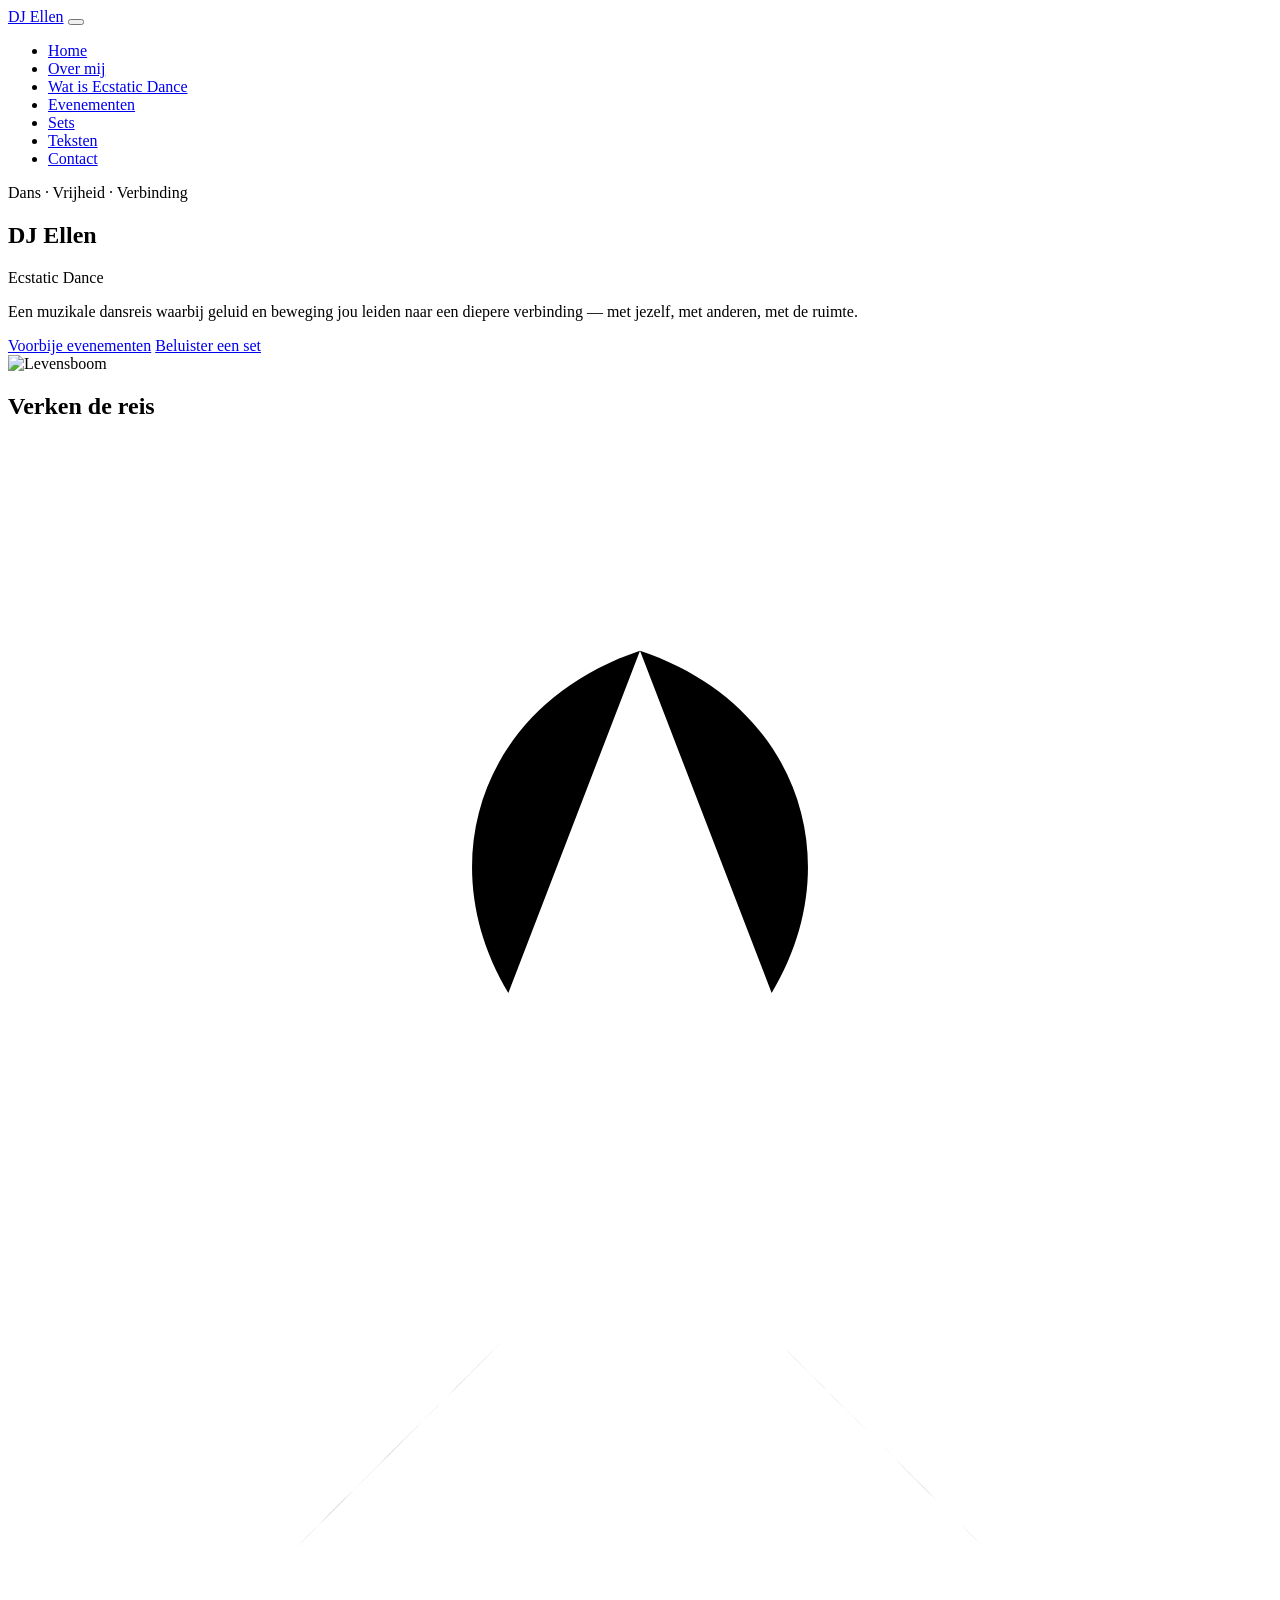
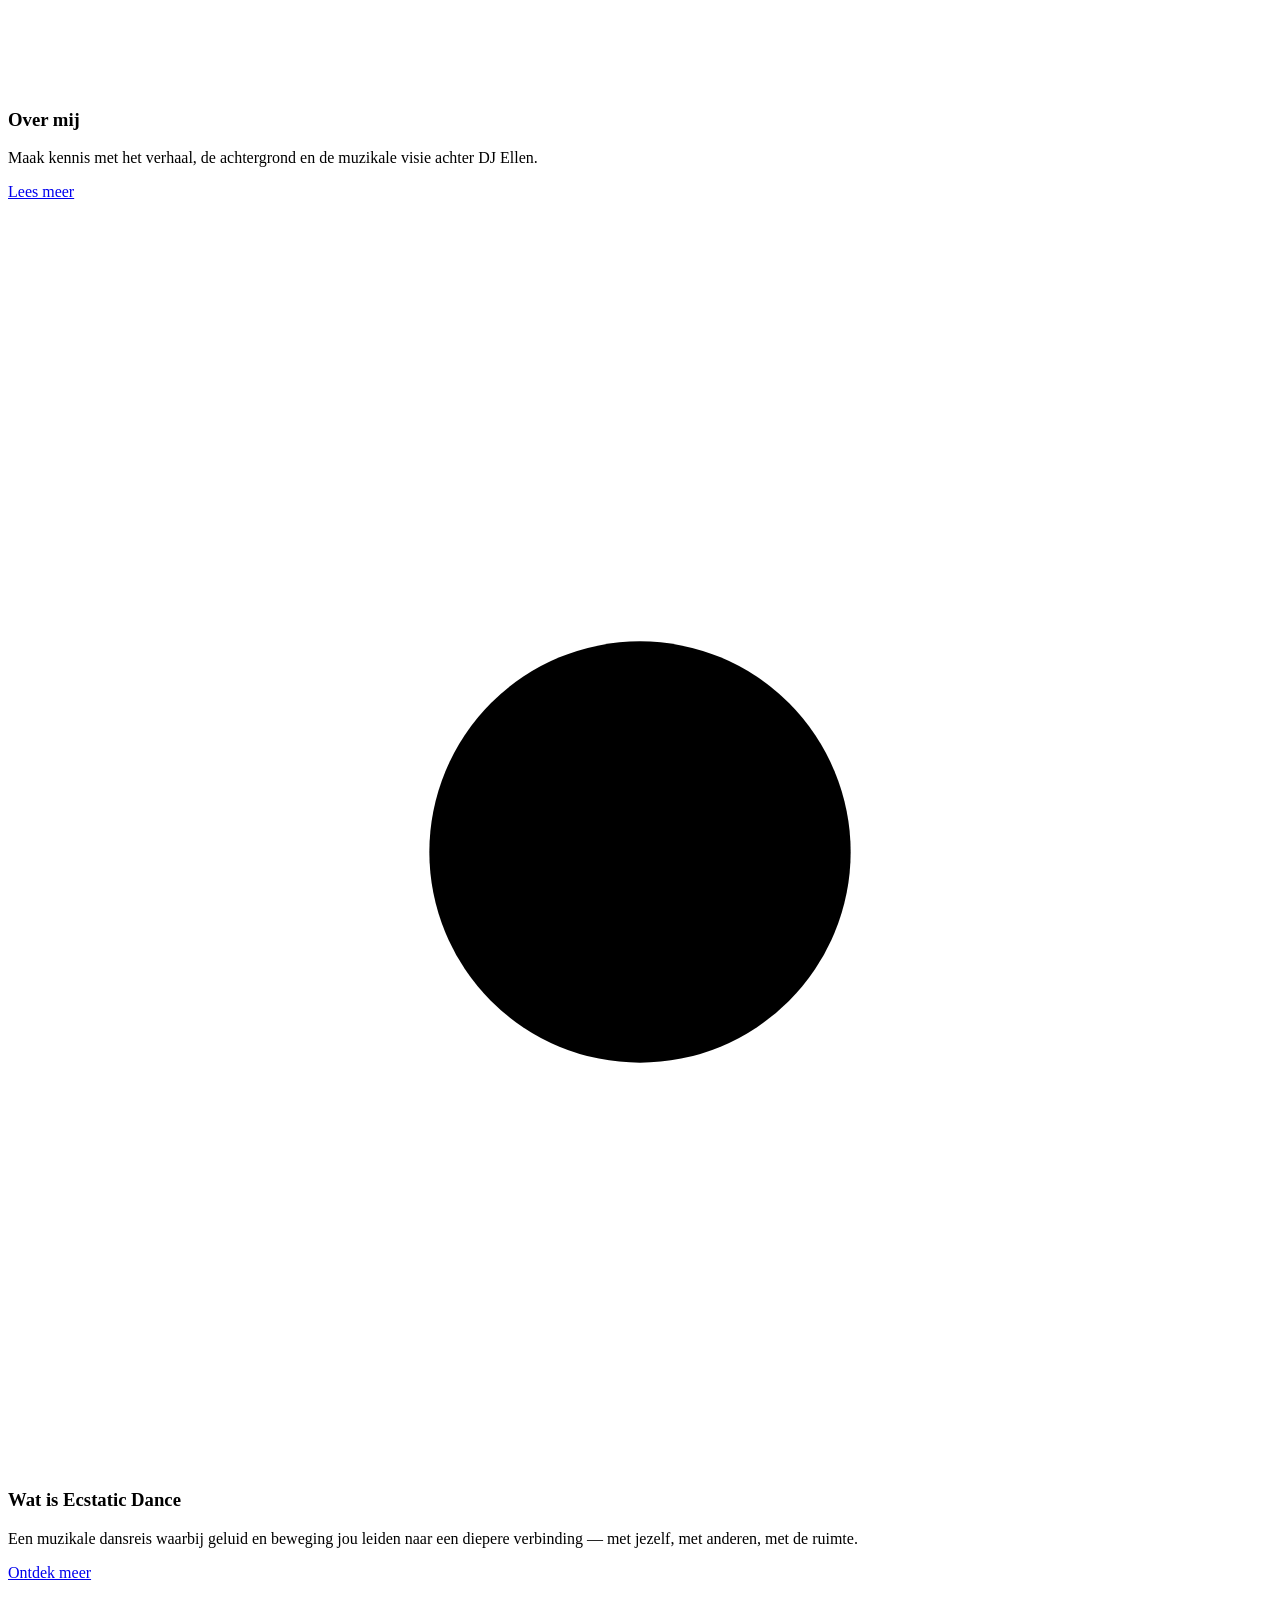
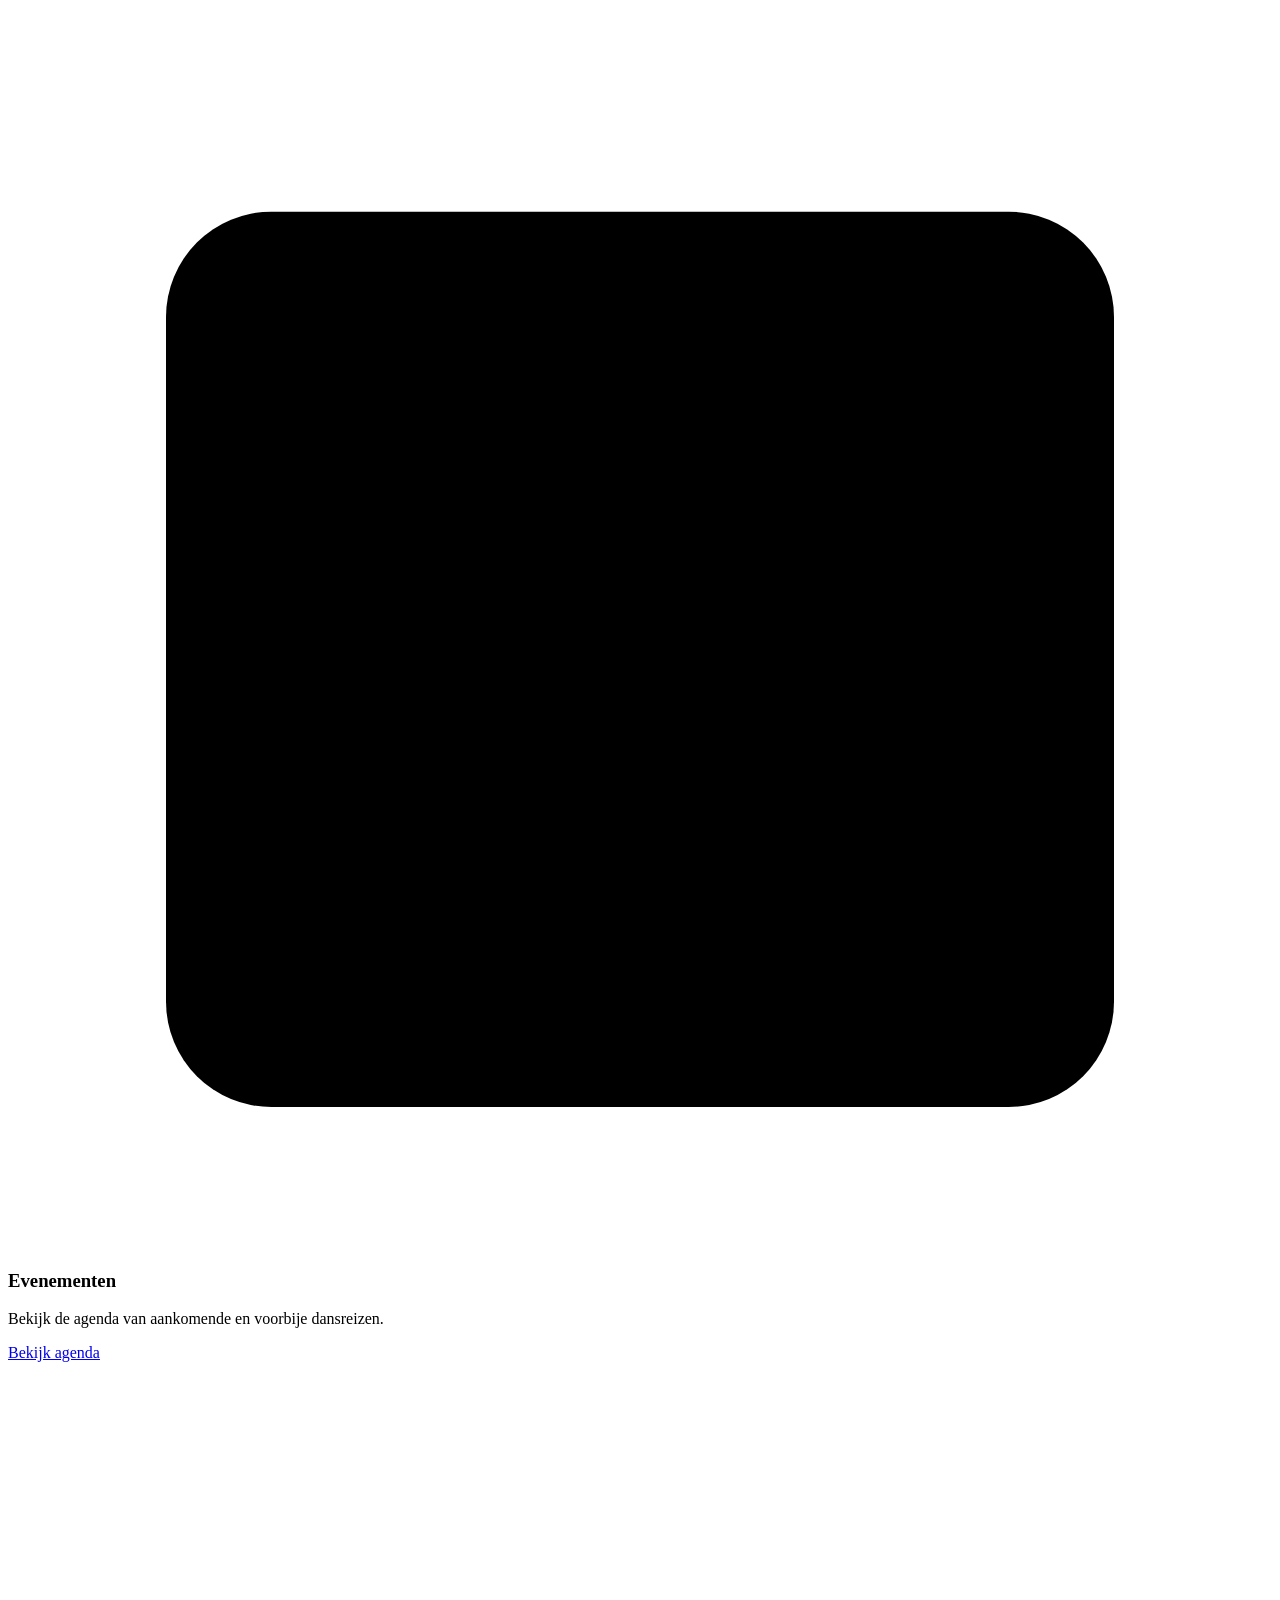
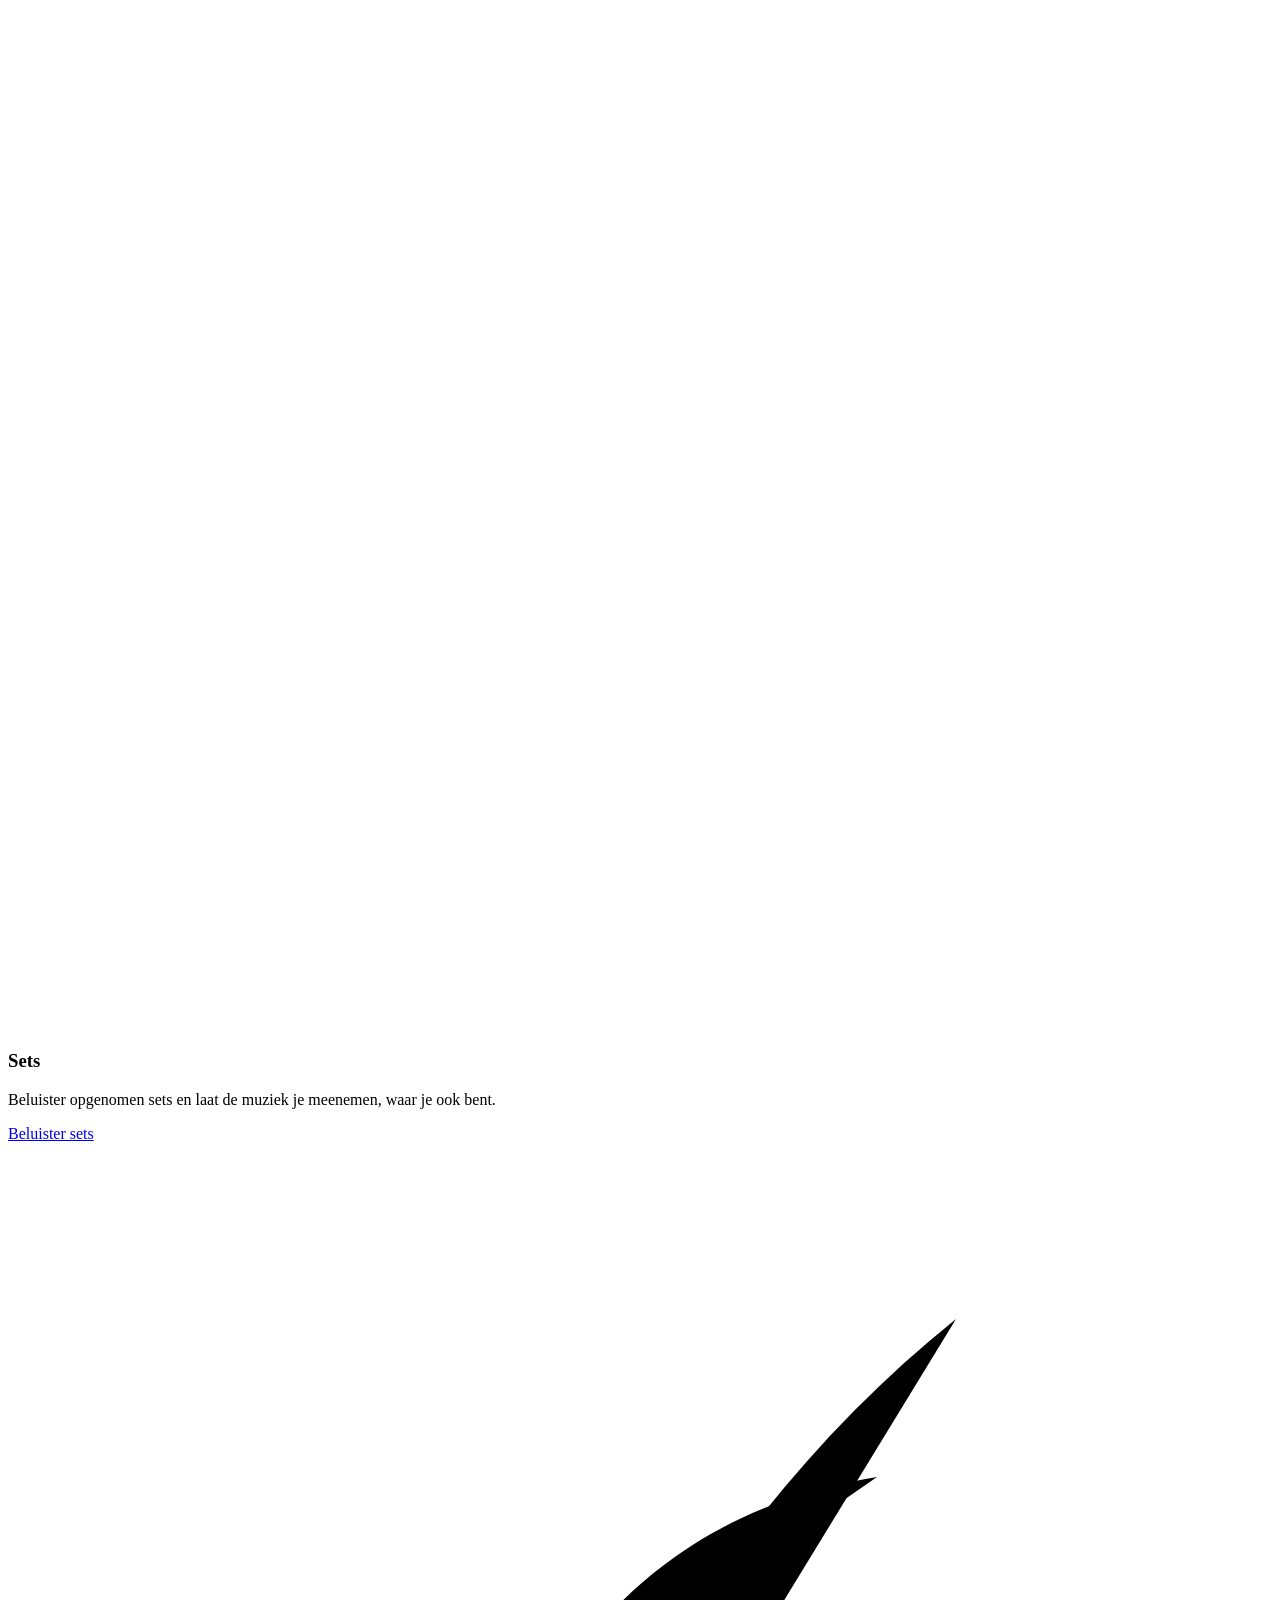
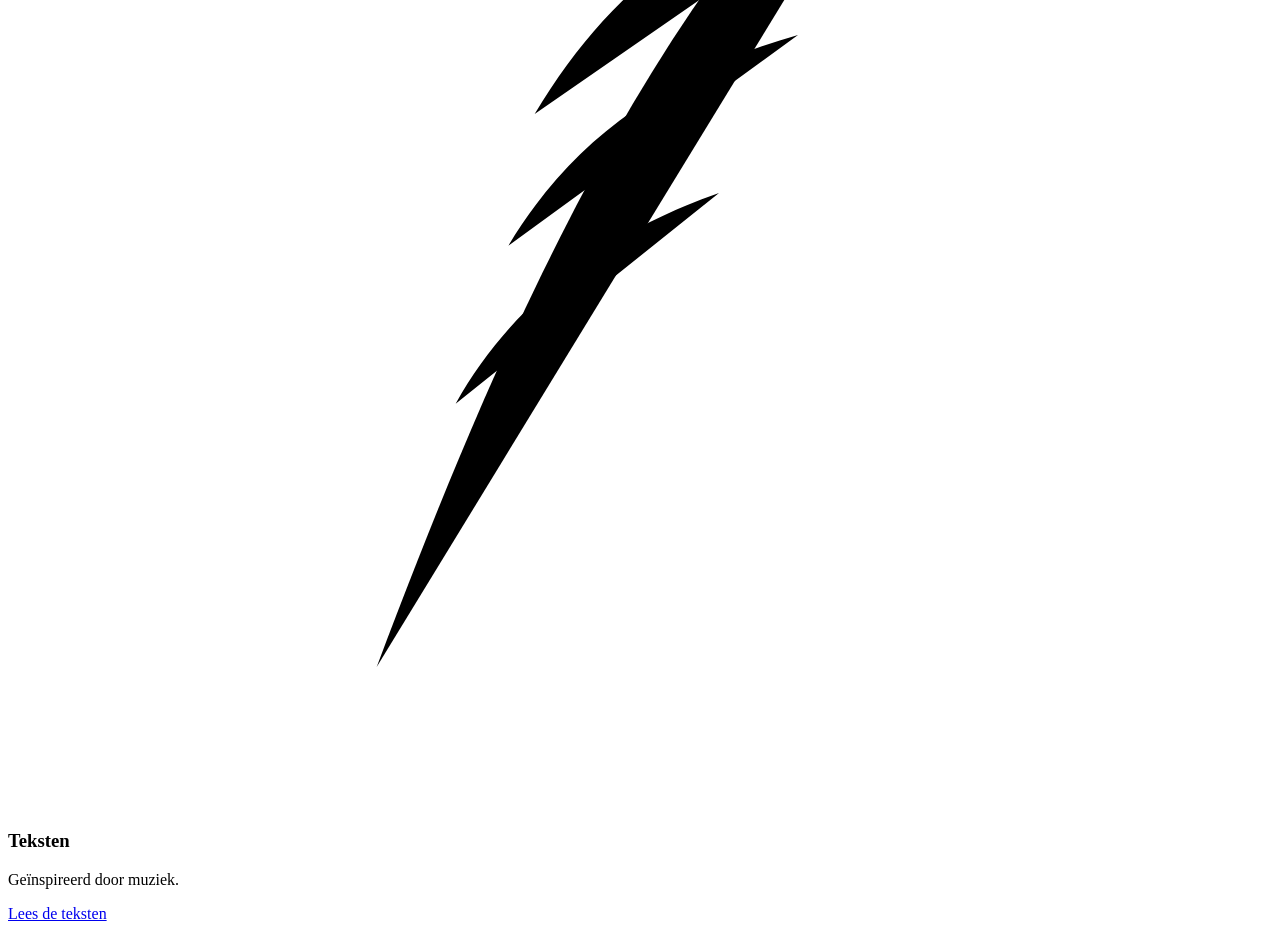
==== index.html @ 06df1c60 "Archiveer Ecstatic Dance on the Hill" ====
<!DOCTYPE html>
<html lang="nl">
<head>
  <meta charset="UTF-8">
  <meta name="viewport" content="width=device-width, initial-scale=1.0">
  <title>DJ Ellen — Ecstatic Dance</title>
  <meta name="description" content="DJ Ellen — een muzikale dansreis waarbij geluid en beweging je leiden naar een diepere verbinding met jezelf, anderen en de ruimte.">
  <link rel="stylesheet" href="style.css">
  <!-- Cloudflare Web Analytics --><script type='module' src='https://static.cloudflareinsights.com/beacon.min.js' data-cf-beacon='{"token": "c8c930fb44b844d2bfe9100c1052bbee"}'></script><!-- End Cloudflare Web Analytics -->
</head>
<body>

  <!-- ============================== HEADER ============================== -->
  <header class="site-header">
    <nav class="navbar container">
      <a href="index.html" class="navbar__logo">DJ Ellen</a>

      <button class="navbar__toggle" aria-label="Menu openen" aria-expanded="false" aria-controls="hoofdmenu">
        <span></span>
        <span></span>
        <span></span>
      </button>

      <ul class="navbar__links" id="hoofdmenu">
        <li><a href="index.html" class="is-active">Home</a></li>
        <li><a href="over-mij.html">Over mij</a></li>
        <li><a href="wat-is-ecstatic-dance.html">Wat is Ecstatic Dance</a></li>
        <li><a href="evenementen.html">Evenementen</a></li>
        <li><a href="sets.html">Sets</a></li>
        <li><a href="teksten.html">Teksten</a></li>
        <li><a href="contact.html">Contact</a></li>
      </ul>
    </nav>
  </header>

  <main class="site-main"> 

    <!-- ============================== HERO ============================== -->
    <section class="hero container">
      <div class="hero__text">
        <p class="eyebrow">Dans · Vrijheid · Verbinding</p>
        <h1>DJ Ellen</h1>
        <p class="hero__title">Ecstatic Dance</p>
        <p class="hero__intro">
          Een muzikale dansreis waarbij geluid en beweging jou leiden naar een
          diepere verbinding — met jezelf, met anderen, met de ruimte.
        </p>
        <div class="flex-row">
          <a href="evenementen.html" class="btn btn--primary">Voorbije evenementen</a>
          <a href="sets.html" class="btn btn--listen btn--small">Beluister een set</a>
        </div>
      </div>

      <div class="hero__visual">
        <img src="images/levensboom.webp" alt="Levensboom" class="hero__visual img">
      </div>
    </section>

    <!-- ============================== SAMENVATTINGEN ============================== -->
    <section class="section section--zand">
      <div class="container">
        <h2 class="section__heading">Verken de reis</h2>
        <div class="grid grid--auto">

          <article class="card text-center">
            <h3 class="card__title">
              <svg class="icon-inline" viewBox="0 0 24 24" xmlns="http://www.w3.org/2000/svg" aria-hidden="true">
                <path d="M12 4 C9 5, 8 8, 9.5 10.5 M12 4 C15 5, 16 8, 14.5 10.5 M12 10.5 L12 18 M9 13 L7 11.5 M15 14 L17 12.5 M9.5 17 C8 18.5, 7 19.5, 5.5 21 M14.5 17 C16 18.5, 17 19.5, 18.5 21"/>
              </svg>
              Over mij
            </h3>
            <p>Maak kennis met het verhaal, de achtergrond en de muzikale visie achter DJ Ellen.</p>
            <a href="over-mij.html" class="btn btn--secondary btn--small">Lees meer</a>
          </article>

          <article class="card text-center">
            <h3 class="card__title">
              <svg class="icon-inline" viewBox="0 0 24 24" xmlns="http://www.w3.org/2000/svg" aria-hidden="true">
                <circle cx="12" cy="12" r="4"/>
                <path d="M12 3 L12 5 M12 19 L12 21 M3 12 L5 12 M19 12 L21 12 M5.6 5.6 L7 7 M17 17 L18.4 18.4 M18.4 5.6 L17 7 M7 17 L5.6 18.4"/>
              </svg>
              Wat is Ecstatic Dance
            </h3>
            <p>Een muzikale dansreis waarbij geluid en beweging jou leiden naar een diepere verbinding — met jezelf, met anderen, met de ruimte.</p>
            <a href="wat-is-ecstatic-dance.html" class="btn btn--secondary btn--small">Ontdek meer</a>
          </article>

          <article class="card text-center">
            <h3 class="card__title">
              <svg class="icon-inline" viewBox="0 0 24 24" xmlns="http://www.w3.org/2000/svg" aria-hidden="true">
                <rect x="3" y="4" width="18" height="17" rx="2"/>
                <path d="M3 9 L21 9 M8 2 L8 6 M16 2 L16 6"/>
              </svg>
              Evenementen
            </h3>
            <p>Bekijk de agenda van aankomende en voorbije dansreizen.</p>
            <a href="evenementen.html" class="btn btn--secondary btn--small">Bekijk agenda</a>
          </article>

          <article class="card text-center">
            <h3 class="card__title">
              <svg class="icon-inline" viewBox="0 0 24 24" xmlns="http://www.w3.org/2000/svg" aria-hidden="true">
                <path d="M4 14 L4 16 M7.5 11 L7.5 19 M11 8 L11 22 M14.5 11 L14.5 19 M18 14 L18 16"/>
              </svg>
              Sets
            </h3>
            <p>Beluister opgenomen sets en laat de muziek je meenemen, waar je ook bent.</p>
            <a href="sets.html" class="btn btn--secondary btn--small">Beluister sets</a>
          </article>

          <article class="card text-center">
            <h3 class="card__title">
              <svg class="icon-inline" viewBox="0 0 24 24" xmlns="http://www.w3.org/2000/svg" aria-hidden="true">
                <path d="M18 3 C13 7, 10 13, 7 21"/>
                <path d="M16.5 6 C13.5 6.5, 11.5 8, 10 10.5 M15 9 C12.5 9.7, 10.7 11, 9.5 13 M13.5 12 C11.2 12.8, 9.5 14.2, 8.5 16"/>
              </svg>
              Teksten
            </h3>
            <p>Geïnspireerd door muziek.</p>
            <a href="teksten.html" class="btn btn--secondary btn--small">Lees de teksten</a>
          </article>

        </div>
      </div>
    </section>

  </main>

  <!-- ============================== FOOTER ============================== -->
  <footer class="site-footer" id="site-footer"></footer>

  <script src="script.js" defer></script>

</body>
</html>
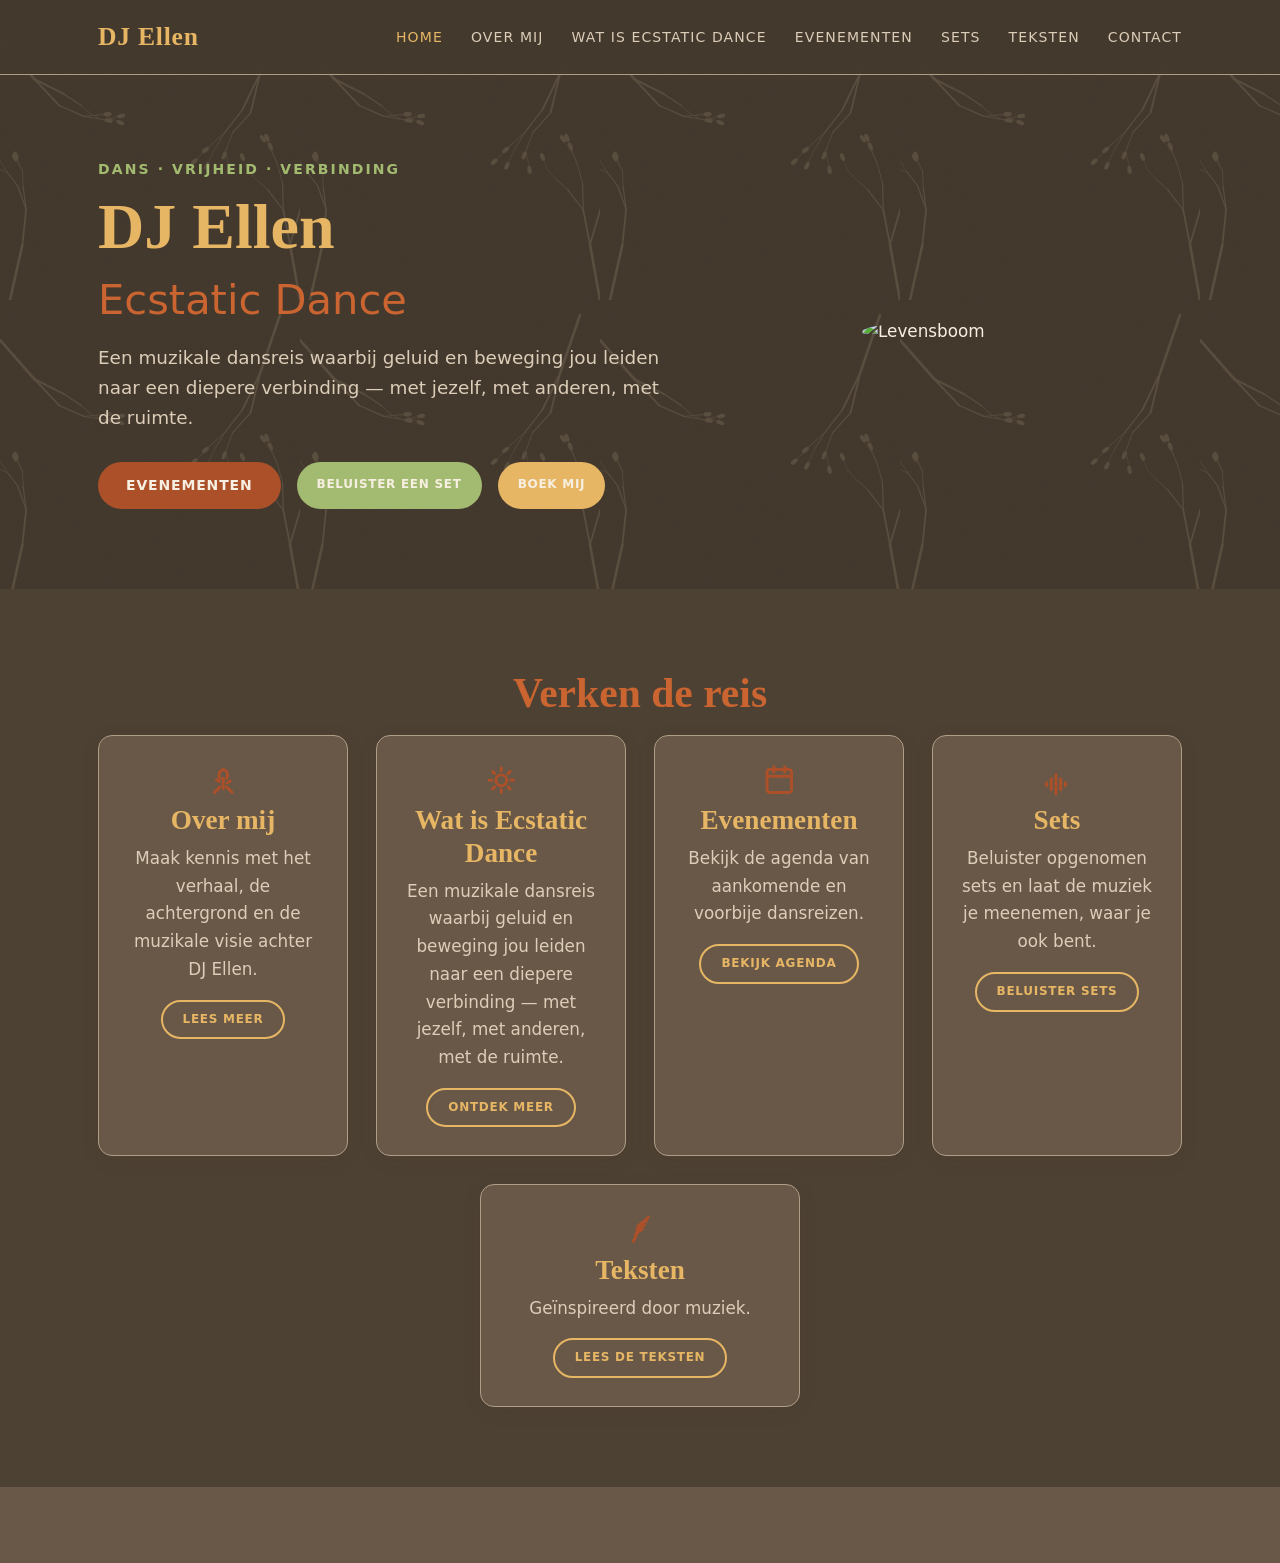
==== commit 59874d69: "Update boekingsinformatie en evenementenagenda" ====
--- a/index.html
+++ b/index.html
@@ -5,6 +5,8 @@
   <meta name="viewport" content="width=device-width, initial-scale=1.0">
   <title>DJ Ellen — Ecstatic Dance</title>
   <meta name="description" content="DJ Ellen — een muzikale dansreis waarbij geluid en beweging je leiden naar een diepere verbinding met jezelf, anderen en de ruimte.">
+  <link rel="icon" href="favicon.ico" sizes="any">
+  <link rel="icon" type="image/png" href="favicon.png">
   <link rel="stylesheet" href="style.css">
   <!-- Cloudflare Web Analytics --><script type='module' src='https://static.cloudflareinsights.com/beacon.min.js' data-cf-beacon='{"token": "c8c930fb44b844d2bfe9100c1052bbee"}'></script><!-- End Cloudflare Web Analytics -->
 </head>
@@ -46,8 +48,9 @@
           diepere verbinding — met jezelf, met anderen, met de ruimte.
         </p>
         <div class="flex-row">
-          <a href="evenementen.html" class="btn btn--primary">Voorbije evenementen</a>
+          <a href="evenementen.html" class="btn btn--primary">Evenementen</a>
           <a href="sets.html" class="btn btn--listen btn--small">Beluister een set</a>
+          <a href="contact.html" class="btn btn--book btn--small">Boek mij</a>
         </div>
       </div>
 
--- a/style.css
+++ b/style.css
@@ -0,0 +1,968 @@
+/* ==========================================================================
+   DJ ELLEN — UNIVERSEEL STYLESHEET
+   Ecstatic Dance / aards & warm design system
+   Geen externe libraries — pure CSS, Flexbox & Grid
+   ========================================================================== */
+
+
+/* --------------------------------------------------------------------------
+   1. DESIGN TOKENS (CSS Variabelen)
+   Centraal kleurenpalet, typografie en spacing-schaal.
+   Wijzig hier en de hele site past zich aan.
+   -------------------------------------------------------------------------- */
+/*:root {
+  --color-terra: #c1612f;
+  --color-terra-dark: #9c4a21;
+  --color-oker: #c98a2c;
+  --color-mos: #6b7a4f;
+  --color-mos-dark: #525e3c;
+
+  --color-text: #3b2f28;
+  --color-text-zacht: #5c4d42;
+  --color-zand: #f3ead9;      
+  --color-zand-donker: #e8dcc4;
+  --color-wit-warm: #fdfaf4;   
+
+  --color-body-bg: #ece2cd;    
+
+:root {
+  --color-terra: #b5562e;
+  --color-terra-dark: #8a3f20;
+  --color-oker: #b6802a;
+  --color-mos: #5c6a46;
+  --color-mos-dark: #46512f;
+
+  --color-text: #f2e9da;
+  --color-text-zacht: #d8c9b0;
+  --color-zand: #4a3f34;
+  --color-zand-donker: #5c4f40;
+  --color-wit-warm: #3a3129;
+
+  --color-body-bg: #2f2820;*/
+
+  :root {
+  --color-terra: #ab5029;
+  --color-terra-dark: #ca6430;
+  --color-oker: #e6b665;
+  --color-oker-dark: #c99543;
+  --color-mos: #a2bb70;
+  --color-mos-dark: #4a5535;
+
+  --color-text: #f7efe1;
+  --color-text-zacht: #dccdb8;
+  --color-zand: #4d4133;
+  --color-zand-donker: #ad9e85;
+  --color-wit-warm: #695848;
+
+  --color-body-bg: #453a2e;
+
+  /* Typografie */
+  --font-heading: 'Cormorant Garamond', Georgia, 'Times New Roman', serif;
+  --font-body: 'Jost', 'Segoe UI', system-ui, sans-serif;
+
+  --fs-h1: clamp(2.4rem, 5vw, 4rem);
+  --fs-h2: clamp(1.8rem, 3.5vw, 2.6rem);
+  --fs-h3: clamp(1.3rem, 2.2vw, 1.7rem);
+  --fs-h4: clamp(1.8rem, 3.5vw, 2.6rem);
+  --fs-body: 1.05rem;
+  --fs-small: 0.875rem;
+
+  /* Spacing-schaal (consistente witruimte) */
+  --space-xs: 0.5rem;
+  --space-sm: 1rem;
+  --space-md: 1.75rem;
+  --space-lg: 3rem;
+  --space-xl: 5rem;
+
+  /* Overige */
+  --radius: 14px;
+  --radius-sm: 8px;
+  --shadow-zacht: 0 4px 20px rgba(59, 47, 40, 0.08);
+  --shadow-hover: 0 8px 28px rgba(59, 47, 40, 0.14);
+  --max-width: 1140px;
+  --transition: 0.25s ease;
+}
+
+
+/* --------------------------------------------------------------------------
+   2. RESET & BASISINSTELLINGEN
+   Minimale, moderne reset zonder externe dependencies.
+   -------------------------------------------------------------------------- */
+*,
+*::before,
+*::after {
+  box-sizing: border-box;
+  margin: 0;
+  padding: 0;
+}
+
+html {
+  scroll-behavior: smooth;
+  -webkit-text-size-adjust: 100%;
+}
+
+body {
+  font-family: var(--font-body);
+  font-size: var(--fs-body);
+  color: var(--color-text);
+  line-height: 1.65;
+  background-color: var(--color-body-bg);
+  min-height: 100vh;
+  overflow-x: hidden;
+}
+
+img, svg {
+  max-width: 100%;
+  display: block;
+}
+
+a {
+  color: var(--color-oker);
+  text-decoration: none;
+  transition: color var(--transition);
+}
+
+a:hover {
+  color: var(--color-text);
+}
+
+ul, ol {
+  list-style: none;
+}
+
+button {
+  font-family: inherit;
+  cursor: pointer;
+  border: none;
+  background: none;
+}
+
+/* Toegankelijkheid: duidelijke focus-indicator op alle interactieve elementen */
+a:focus-visible,
+button:focus-visible,
+input:focus-visible,
+textarea:focus-visible {
+  outline: 3px solid var(--color-oker);
+  outline-offset: 3px;
+  border-radius: var(--radius-sm);
+}
+
+/* Respecteer voorkeur voor minder beweging */
+@media (prefers-reduced-motion: reduce) {
+  *, *::before, *::after {
+    animation-duration: 0.01ms !important;
+    animation-iteration-count: 1 !important;
+    transition-duration: 0.01ms !important;
+    scroll-behavior: auto !important;
+  }
+}
+
+
+/* --------------------------------------------------------------------------
+   3. ACHTERGRONDPATROON (BODY)
+   Subtiel, herhalend SVG-patroon met gestileerde bladmotieven.
+   Vast op de achtergrond (fixed) zodat het niet meebeweegt met scroll-content,
+   en met een laag zandkleur erboven voor leesbaarheid.
+   -------------------------------------------------------------------------- */
+/*body {
+  background-color: var(--color-body-bg);
+  background-image:
+    url("data:image/svg+xml,%3Csvg xmlns='http://www.w3.org/2000/svg' width='160' height='160' viewBox='0 0 160 160'%3E%3Cg fill='none' stroke='%236b7a4f' stroke-width='1.1' opacity='0.16'%3E%3Cpath d='M30 130 C30 100 45 80 30 50 C15 80 30 100 30 130 Z'/%3E%3Cpath d='M30 95 C30 95 45 90 50 80'/%3E%3Cpath d='M30 95 C30 95 15 90 10 80'/%3E%3Ccircle cx='120' cy='35' r='14'/%3E%3Cpath d='M120 21 L120 49 M106 35 L134 35 M111 26 L129 44 M111 44 L129 26'/%3E%3Cpath d='M75 120 Q90 105 105 120 Q90 135 75 120 Z'/%3E%3C/g%3E%3C/svg%3E");
+  background-repeat: repeat;
+  background-size: 160px 160px;
+  background-attachment: fixed;
+}*/
+/*body {
+  background-color: var(--color-body-bg);
+  background-image:
+    url("data:image/svg+xml,%3Csvg xmlns='http://www.w3.org/2000/svg' width='200' height='200' viewBox='0 0 200 200'%3E%3Cg fill='none' stroke='%23c9b79a' stroke-width='1.1' opacity='0.14'%3E%3Cpath d='M55 165 C38 152 33 122 55 90 C77 122 72 152 55 165 Z'/%3E%3Cpath d='M55 165 L55 96'/%3E%3Cpath d='M55 148 L43 136 M55 148 L67 136'/%3E%3Cpath d='M55 128 L45 118 M55 128 L65 118'/%3E%3Cpath d='M55 108 L48 101 M55 108 L62 101'/%3E%3Cpath d='M55 165 Q59 173 67 175'/%3E%3Cellipse cx='150' cy='78' rx='7' ry='5' transform='rotate(-18 150 78)' fill='%23c9b79a' stroke='none'/%3E%3Cpath d='M156 75 L156 28'/%3E%3Cpath d='M156 28 C167 31 169 43 160 51'/%3E%3Cellipse cx='27' cy='53' rx='4.5' ry='3.2' transform='rotate(-18 27 53)' fill='%23c9b79a' stroke='none'/%3E%3Cpath d='M31 51 L31 22'/%3E%3Cpath d='M31 22 C39 24 40 33 34 39'/%3E%3C/g%3E%3C/svg%3E");
+  background-repeat: repeat;
+  background-size: 200px 200px;
+  background-attachment: fixed;
+}*/
+
+body {
+  background-color: var(--color-body-bg);
+  background-image:
+    url("data:image/svg+xml,%3Csvg%20xmlns%3D%22http%3A//www.w3.org/2000/svg%22%20width%3D%22300%22%20height%3D%22300%22%20viewBox%3D%220%200%20300%20300%22%3E%3Cdefs%3E%3Cfilter%20id%3D%22grain%22%3E%3CfeTurbulence%20type%3D%22fractalNoise%22%20baseFrequency%3D%220.9%22%20numOctaves%3D%222%22%20stitchTiles%3D%22stitch%22%20result%3D%22noise%22/%3E%3CfeColorMatrix%20in%3D%22noise%22%20type%3D%22matrix%22%20values%3D%220%200%200%200%200%200%200%200%200%200%200%200%200%200%200%200%200%200%200.05%200%22/%3E%3C/filter%3E%3C/defs%3E%3Crect%20width%3D%22300%22%20height%3D%22300%22%20filter%3D%22url%28%23grain%29%22/%3E%3Cg%20fill%3D%22none%22%20stroke%3D%22%23c9b79a%22%20stroke-linecap%3D%22round%22%20opacity%3D%220.16%22%20color%3D%22%23c9b79a%22%3E%3Cpath%20d%3D%22M10.0%20300.0%20L22.4%20244.9%22%20stroke-width%3D%222.60%22/%3E%3Cpath%20d%3D%22M22.4%20244.9%20L26.1%20209.6%22%20stroke-width%3D%221.77%22/%3E%3Cpath%20d%3D%22M26.1%20209.6%20L17.6%20185.8%22%20stroke-width%3D%221.20%22/%3E%3Cpath%20d%3D%22M17.6%20185.8%20L7.9%20173.1%22%20stroke-width%3D%220.82%22/%3E%3Cpath%20d%3D%22M7.9%20173.1%20L-1.3%20168.8%22%20stroke-width%3D%220.56%22/%3E%3Cpath%20d%3D%22M17.6%20185.8%20L6.7%20171.3%22%20stroke-width%3D%220.82%22/%3E%3Cpath%20d%3D%22M6.7%20171.3%20L0.0%20160.7%22%20stroke-width%3D%220.56%22/%3E%3Cpath%20d%3D%22M26.1%20209.6%20L23.2%20187.0%22%20stroke-width%3D%221.20%22/%3E%3Cpath%20d%3D%22M23.2%20187.0%20L22.4%20170.9%22%20stroke-width%3D%220.82%22/%3E%3Cpath%20d%3D%22M22.4%20170.9%20L17.9%20160.2%22%20stroke-width%3D%220.56%22/%3E%3Cpath%20d%3D%22M22.4%20170.9%20L17.3%20162.1%22%20stroke-width%3D%220.56%22/%3E%3Cpath%20d%3D%22M300.0%20300.0%20L290.0%20244.6%22%20stroke-width%3D%222.60%22/%3E%3Cpath%20d%3D%22M290.0%20244.6%20L300.8%20208.0%22%20stroke-width%3D%221.77%22/%3E%3Cpath%20d%3D%22M300.8%20208.0%20L316.8%20185.1%22%20stroke-width%3D%221.20%22/%3E%3Cpath%20d%3D%22M316.8%20185.1%20L319.6%20166.7%22%20stroke-width%3D%220.82%22/%3E%3Cpath%20d%3D%22M319.6%20166.7%20L326.9%20155.1%22%20stroke-width%3D%220.56%22/%3E%3Cpath%20d%3D%22M326.9%20155.1%20L330.3%20145.0%22%20stroke-width%3D%220.38%22/%3E%3Cpath%20d%3D%22M290.0%20244.6%20L283.3%20210.0%22%20stroke-width%3D%221.77%22/%3E%3Cpath%20d%3D%22M283.3%20210.0%20L268.0%20190.2%22%20stroke-width%3D%221.20%22/%3E%3Cpath%20d%3D%22M268.0%20190.2%20L255.5%20178.8%22%20stroke-width%3D%220.82%22/%3E%3Cpath%20d%3D%22M255.5%20178.8%20L247.6%20170.2%22%20stroke-width%3D%220.56%22/%3E%3Cpath%20d%3D%22M247.6%20170.2%20L244.3%20161.8%22%20stroke-width%3D%220.38%22/%3E%3Cpath%20d%3D%22M283.3%20210.0%20L282.5%20182.6%22%20stroke-width%3D%221.20%22/%3E%3Cpath%20d%3D%22M282.5%20182.6%20L277.5%20164.5%22%20stroke-width%3D%220.82%22/%3E%3Cpath%20d%3D%22M277.5%20164.5%20L271.5%20151.4%22%20stroke-width%3D%220.56%22/%3E%3Cpath%20d%3D%22M271.5%20151.4%20L265.7%20142.9%22%20stroke-width%3D%220.38%22/%3E%3Cpath%20d%3D%22M277.5%20164.5%20L272.2%20151.2%22%20stroke-width%3D%220.56%22/%3E%3Cpath%20d%3D%22M272.2%20151.2%20L268.8%20142.6%22%20stroke-width%3D%220.38%22/%3E%3Cpath%20d%3D%22M280.0%2015.0%20L260.3%2072.7%22%20stroke-width%3D%222.60%22/%3E%3Cpath%20d%3D%22M260.3%2072.7%20L250.6%20112.9%22%20stroke-width%3D%221.77%22/%3E%3Cpath%20d%3D%22M250.6%20112.9%20L232.7%20132.6%22%20stroke-width%3D%221.20%22/%3E%3Cpath%20d%3D%22M232.7%20132.6%20L225.9%20150.7%22%20stroke-width%3D%220.82%22/%3E%3Cpath%20d%3D%22M225.9%20150.7%20L228.6%20165.0%22%20stroke-width%3D%220.56%22/%3E%3Cpath%20d%3D%22M260.3%2072.7%20L242.5%20109.6%22%20stroke-width%3D%221.77%22/%3E%3Cpath%20d%3D%22M242.5%20109.6%20L224.9%20132.3%22%20stroke-width%3D%221.20%22/%3E%3Cpath%20d%3D%22M224.9%20132.3%20L209.2%20146.6%22%20stroke-width%3D%220.82%22/%3E%3Cpath%20d%3D%22M209.2%20146.6%20L197.8%20158.1%22%20stroke-width%3D%220.56%22/%3E%3Cpath%20d%3D%22M224.9%20132.3%20L214.5%20149.5%22%20stroke-width%3D%220.82%22/%3E%3Cpath%20d%3D%22M214.5%20149.5%20L209.0%20161.3%22%20stroke-width%3D%220.56%22/%3E%3Cpath%20d%3D%22M0.0%2040.0%20L34.4%2079.1%22%20stroke-width%3D%222.60%22/%3E%3Cpath%20d%3D%22M34.4%2079.1%20L63.9%2094.0%22%20stroke-width%3D%221.77%22/%3E%3Cpath%20d%3D%22M63.9%2094.0%20L81.3%20105.6%22%20stroke-width%3D%221.20%22/%3E%3Cpath%20d%3D%22M81.3%20105.6%20L91.4%20114.5%22%20stroke-width%3D%220.82%22/%3E%3Cpath%20d%3D%22M91.4%20114.5%20L99.6%20118.4%22%20stroke-width%3D%220.56%22/%3E%3Cpath%20d%3D%22M34.4%2079.1%20L59.3%20105.5%22%20stroke-width%3D%221.77%22/%3E%3Cpath%20d%3D%22M59.3%20105.5%20L83.8%20116.4%22%20stroke-width%3D%221.20%22/%3E%3Cpath%20d%3D%22M83.8%20116.4%20L103.8%20119.7%22%20stroke-width%3D%220.82%22/%3E%3Cpath%20d%3D%22M103.8%20119.7%20L116.1%20117.1%22%20stroke-width%3D%220.56%22/%3E%3Cpath%20d%3D%22M83.8%20116.4%20L102.7%20114.6%22%20stroke-width%3D%220.82%22/%3E%3Cpath%20d%3D%22M102.7%20114.6%20L115.7%20120.5%22%20stroke-width%3D%220.56%22/%3E%3Cellipse%20cx%3D%22-5.8%22%20cy%3D%22166.6%22%20rx%3D%224.2%22%20ry%3D%222.1%22%20transform%3D%22rotate%28-155%20-5.8%20166.6%29%22%20fill%3D%22currentColor%22%20stroke%3D%22none%22/%3E%3Cellipse%20cx%3D%2216.0%22%20cy%3D%22155.6%22%20rx%3D%224.2%22%20ry%3D%222.1%22%20transform%3D%22rotate%28-113%2016.0%20155.6%29%22%20fill%3D%22currentColor%22%20stroke%3D%22none%22/%3E%3Cellipse%20cx%3D%2214.8%22%20cy%3D%22157.8%22%20rx%3D%224.2%22%20ry%3D%222.1%22%20transform%3D%22rotate%28-120%2014.8%20157.8%29%22%20fill%3D%22currentColor%22%20stroke%3D%22none%22/%3E%3Cellipse%20cx%3D%22329.6%22%20cy%3D%22150.9%22%20rx%3D%224.2%22%20ry%3D%222.1%22%20transform%3D%22rotate%28-58%20329.6%20150.9%29%22%20fill%3D%22currentColor%22%20stroke%3D%22none%22/%3E%3Cellipse%20cx%3D%22242.5%22%20cy%3D%22157.1%22%20rx%3D%224.2%22%20ry%3D%222.1%22%20transform%3D%22rotate%28-111%20242.5%20157.1%29%22%20fill%3D%22currentColor%22%20stroke%3D%22none%22/%3E%3Cellipse%20cx%3D%22262.9%22%20cy%3D%22138.7%22%20rx%3D%224.2%22%20ry%3D%222.1%22%20transform%3D%22rotate%28-124%20262.9%20138.7%29%22%20fill%3D%22currentColor%22%20stroke%3D%22none%22/%3E%3Cellipse%20cx%3D%22266.9%22%20cy%3D%22137.9%22%20rx%3D%224.2%22%20ry%3D%222.1%22%20transform%3D%22rotate%28-112%20266.9%20137.9%29%22%20fill%3D%22currentColor%22%20stroke%3D%22none%22/%3E%3Cellipse%20cx%3D%22270.4%22%20cy%3D%22146.5%22%20rx%3D%224.2%22%20ry%3D%222.1%22%20transform%3D%22rotate%28-112%20270.4%20146.5%29%22%20fill%3D%22currentColor%22%20stroke%3D%22none%22/%3E%3Cellipse%20cx%3D%22229.5%22%20cy%3D%22169.9%22%20rx%3D%224.2%22%20ry%3D%222.1%22%20transform%3D%22rotate%2880%20229.5%20169.9%29%22%20fill%3D%22currentColor%22%20stroke%3D%22none%22/%3E%3Cellipse%20cx%3D%22224.2%22%20cy%3D%22155.4%22%20rx%3D%224.2%22%20ry%3D%222.1%22%20transform%3D%22rotate%28110%20224.2%20155.4%29%22%20fill%3D%22currentColor%22%20stroke%3D%22none%22/%3E%3Cellipse%20cx%3D%22194.3%22%20cy%3D%22161.6%22%20rx%3D%224.2%22%20ry%3D%222.1%22%20transform%3D%22rotate%28135%20194.3%20161.6%29%22%20fill%3D%22currentColor%22%20stroke%3D%22none%22/%3E%3Cellipse%20cx%3D%22205.5%22%20cy%3D%22150.0%22%20rx%3D%224.2%22%20ry%3D%222.1%22%20transform%3D%22rotate%28138%20205.5%20150.0%29%22%20fill%3D%22currentColor%22%20stroke%3D%22none%22/%3E%3Cellipse%20cx%3D%22206.9%22%20cy%3D%22165.8%22%20rx%3D%224.2%22%20ry%3D%222.1%22%20transform%3D%22rotate%28115%20206.9%20165.8%29%22%20fill%3D%22currentColor%22%20stroke%3D%22none%22/%3E%3Cellipse%20cx%3D%22121.0%22%20cy%3D%22116.0%22%20rx%3D%224.2%22%20ry%3D%222.1%22%20transform%3D%22rotate%28-12%20121.0%20116.0%29%22%20fill%3D%22currentColor%22%20stroke%3D%22none%22/%3E%3Cellipse%20cx%3D%22108.7%22%20cy%3D%22120.5%22%20rx%3D%224.2%22%20ry%3D%222.1%22%20transform%3D%22rotate%289%20108.7%20120.5%29%22%20fill%3D%22currentColor%22%20stroke%3D%22none%22/%3E%3Cellipse%20cx%3D%22120.3%22%20cy%3D%22122.6%22%20rx%3D%224.2%22%20ry%3D%222.1%22%20transform%3D%22rotate%2824%20120.3%20122.6%29%22%20fill%3D%22currentColor%22%20stroke%3D%22none%22/%3E%3Cellipse%20cx%3D%22107.6%22%20cy%3D%22114.1%22%20rx%3D%224.2%22%20ry%3D%222.1%22%20transform%3D%22rotate%28-6%20107.6%20114.1%29%22%20fill%3D%22currentColor%22%20stroke%3D%22none%22/%3E%3C/g%3E%3C/svg%3E");
+  background-repeat: repeat;
+  background-size: 300px 300px;
+  background-attachment: fixed;
+}
+
+/* --------------------------------------------------------------------------
+   4. LAYOUT — ALGEMENE STRUCTUUR
+   Container, header/nav, main, footer.
+   -------------------------------------------------------------------------- */
+.container {
+  width: 100%;
+  max-width: var(--max-width);
+  margin-inline: auto;
+  padding-inline: var(--space-md);
+}
+
+/* --- Header & navigatie --- */
+.site-header {
+  position: sticky;
+  top: 0;
+  z-index: 100;
+  /*background-color: rgba(243, 234, 217, 0.92);
+  background-color: rgba(47, 40, 32, 0.92);*/
+  background-color: rgba(69, 58, 46, 0.92);
+  backdrop-filter: blur(10px);
+  border-bottom: 1px solid var(--color-zand-donker);
+}
+
+.navbar {
+  position: relative;
+  display: flex;
+  align-items: center;
+  justify-content: space-between;
+  padding-block: var(--space-sm);
+}
+
+.navbar__logo {
+  font-family: var(--font-heading);
+  font-size: 1.6rem;
+  font-weight: 600;
+  /*color: var(--color-mos-dark);*/
+  color: var(--color-oker);
+  letter-spacing: 0.03em;
+}
+
+.navbar__links {
+  display: flex;
+  align-items: center;
+  gap: var(--space-md);
+}
+
+.navbar__links a {
+  color: var(--color-text-zacht);
+  font-size: var(--fs-small);
+  text-transform: uppercase;
+  letter-spacing: 0.08em;
+  font-weight: 500;
+}
+
+.navbar__links a:hover,
+.navbar__links a.is-active {
+/*  color: var(--color-terra);*/
+  color: var(--color-oker);
+}
+
+/* Hamburger-knop (mobiel) — puur CSS, geen JS-library nodig */
+.navbar__toggle {
+  display: none;
+  flex-direction: column;
+  gap: 5px;
+  z-index: 110;
+}
+
+.navbar__toggle span {
+  width: 26px;
+  height: 2px;
+  background-color: var(--color-oker); /*var(--color-terra);*/
+  border-radius: 2px;
+  transition: transform var(--transition), opacity var(--transition);
+}
+
+/* --- Main content area --- */
+.site-main {
+  display: block;
+  width: 100%;
+}
+
+.section {
+  padding-block: var(--space-xl);
+}
+
+.section--zand {
+  background-color: var(--color-zand);
+}
+
+.section__heading {
+  font-family: var(--font-heading);
+  font-size: var(--fs-h2);
+  color: var(--color-terra-dark);
+  text-align: center;
+  margin-bottom: var(--space-sm);
+}
+
+.section__intro {
+  max-width: 640px;
+  margin: 0 auto var(--space-lg);
+  text-align: center;
+  color: var(--color-text-zacht);
+}
+
+/* --- Footer --- */
+.site-footer {
+/*  background-color: var(--color-text);
+  color: var(--color-zand);*/
+  background-color: var(--color-wit-warm);
+  color: var(--color-text);
+  padding-block: var(--space-lg) var(--space-md);
+  text-align: center;
+}
+
+.site-footer a {
+  color: var(--color-oker);
+}
+
+.site-footer a:hover {
+  /*color: var(--color-wit-warm);*/
+  color: var(--color-text);  
+}
+
+.footer__grid {
+  display: grid;
+  grid-template-columns: repeat(auto-fit, minmax(200px, 1fr));
+  gap: var(--space-md);
+  margin-bottom: var(--space-md);
+}
+
+/* Tagline in de footer: lichte, warme zandkleur i.p.v. de te donkere
+   standaard tekstkleur, voor voldoende contrast op de donkere achtergrond */
+.footer__tagline {
+  /*color: var(--color-zand);*/
+  color: var(--color-text-zacht);
+  opacity: 0.9;
+  font-size: 1.05rem;
+  text-align: center;
+  max-width: 220px;
+  margin-inline: auto;
+}
+
+/* Kleinere navigatielinks in de footer */
+.footer__nav-links a {
+  font-size: var(--fs-small);
+}
+
+.footer__nav-links li {
+  margin-bottom: 0.4rem;
+}
+
+/* Contactgegevens met klein icoontje per regel */
+.footer__contact {
+  margin-top: var(--space-sm);
+}
+
+.footer__contact li {
+  display: flex;
+  align-items: center;
+  justify-content: center;
+  gap: 0.5rem;
+  margin-bottom: 0.5rem;
+  font-size: var(--fs-small);
+  /*color: var(--color-zand);*/
+  color: var(--color-text-zacht);  
+  opacity: 0.9;
+}
+
+.footer__contact .icon-inline {
+  stroke: var(--color-oker);
+  margin-right: 0;
+  flex-shrink: 0;
+}
+
+.footer__bottom {
+  text-align: center;
+  font-size: var(--fs-small);
+  opacity: 0.7;
+  padding-top: var(--space-md);
+  border-top: 1px solid rgba(243, 234, 217, 0.15);
+}
+
+
+/* --- Hero-sectie (intro boven aan een pagina, met begeleidende illustratie) --- */
+.hero {
+  display: flex;
+  align-items: center;
+  gap: var(--space-xl);
+  padding-block: var(--space-xl); 
+}
+
+.hero__text {
+  flex: 1 1 420px;
+}
+
+.hero__title {
+  font-size: var(--fs-h4);
+  color: var(--color-terra-dark);
+  margin-bottom: var(--space-xs);
+  position: relative;
+}
+
+.hero__intro {
+  font-size: 1.15rem;
+  max-width: 50ch;
+  margin-bottom: var(--space-md);
+}
+
+.hero__visual {
+  flex: 1 1 280px;
+  max-width: 320px;
+}
+
+.hero__visual svg {
+  width: 100%;
+  height: auto;
+}
+
+.hero__visual img {
+  width: 100%;
+  height: auto;
+  border-radius: 50%;
+}
+
+@media (max-width: 768px) {
+  .hero {
+    flex-direction: column;
+    text-align: center;
+    padding-block: var(--space-md);
+    gap: var(--space-sm);
+  }
+
+  .hero__text,
+  .hero__visual {
+    flex: 0 1 auto;
+  }
+
+  .hero__intro {
+    margin-bottom: var(--space-xs);
+  }
+
+  .hero__visual {
+    max-width: 240px;
+    margin: 0 auto var(--space-xs);
+  }
+
+  .hero__text .flex-row {
+    justify-content: center;
+  }
+}
+
+
+/* --- Evenement-kaarten (agenda) --- */
+.event-card {
+  display: flex;
+  flex-direction: column;
+  align-items: center;
+/*  text-align: center;  flex-wrap: wrap;
+  gap: var(--space-md);
+  align-items: stretch; */
+}
+
+.event-card__info {
+  flex: 1 1 280px;
+  display: flex;
+  flex-direction: column;
+  justify-content: center;
+  text-align: center;
+}
+
+.event-meta {
+  margin-top: var(--space-xs);
+}
+
+.event-meta li {
+  color: var(--color-text-zacht);
+  margin-bottom: 0.25rem;
+}
+
+.event-meta strong {
+  color: var(--color-text);
+}
+
+.event-card--compact {
+  text-align: center;
+}
+
+.event-card--compact .event-meta {
+  text-align: left;
+  margin-top: var(--space-sm);
+}
+
+/* --- Affiche-placeholder: kader voor toekomstige afbeelding/poster --- */
+.poster-placeholder {
+  display: flex;
+  flex-direction: column;
+  align-items: center;
+  justify-content: center;
+  gap: var(--space-xs);
+  border: 2px dashed var(--color-zand-donker);
+  border-radius: var(--radius);
+  background-color: var(--color-zand);
+  color: var(--color-text-zacht);
+  font-size: var(--fs-small);
+  text-align: center;
+}
+
+.poster-placeholder--large {
+  flex: 1 1 280px;
+  min-height: 280px;
+  padding: var(--space-md);
+}
+
+.poster-placeholder--small {
+  width: 100%;
+  min-height: 140px;
+  margin-bottom: var(--space-sm);
+}
+
+
+/* --- Teksten: rustige, gecentreerde tekstblokken --- */
+.poem.card {
+  flex: 1 1 420px;
+  max-width: 520px;
+  margin-bottom: 0;
+  text-align: center;
+}
+
+.poem.card .photo-frame {
+  margin-inline: auto;
+}
+
+.poem__title {
+  font-style: italic;
+  font-size: var(--fs-h3);
+  color: var(--color-terra-dark);
+  margin-bottom: var(--space-xs);
+  position: relative;
+}
+
+/* Kleine sierlijke lijn onder de titel, als rustpunt */
+.poem__title::after {
+  content: "";
+  display: block;
+  width: 48px;
+  height: 2px;
+  background-color: var(--color-mos);
+  margin: var(--space-xs) auto 0;
+  opacity: 0.6;
+}
+
+/* white-space: pre-line bewaart handmatige enters uit de brontekst als strofewisselingen */
+.poem__text {
+  font-family: var(--font-heading);
+  font-size: var(--fs-small);
+  line-height: 1.3;
+  color: var(--color-text);
+  white-space: pre-line;
+  margin: 0 auto;
+}
+
+.poems-stack {
+  display: flex;
+  flex-direction: column;
+  gap: var(--space-xl);
+}
+
+.poems-stack .poem.card {
+  width: 100%;
+  max-width: none;
+  flex: none;
+}
+
+.poems-stack .photo-frame {
+  max-width: 480px;
+}
+
+
+/* --- Fotokaders: herbruikbare container voor affiches/foto's binnen het palet --- */
+.photo-frame {
+  display: block;
+  width: 100%;
+  border: 1px solid var(--color-zand-donker);
+  border-radius: var(--radius);
+  background-color: var(--color-wit-warm);
+  padding: var(--space-xs);
+  box-shadow: var(--shadow-zacht);
+}
+
+.photo-frame img {
+  width: 100%;
+  height: 100%;
+  object-fit: cover;
+  border-radius: calc(var(--radius) - 6px);
+  display: block;
+}
+
+.photo-frame svg {
+  width: 100%;
+  height: auto;
+  display: block;
+}
+
+.photo-frame--square { aspect-ratio: 1 / 1; }
+.photo-frame--wide { aspect-ratio: 16 / 9; }
+.photo-frame--portrait { aspect-ratio: 3 / 4; }
+
+/* Affiche-variant: geen vast kader-ratio en geen bijsnijden — de volledige
+   flyer blijft zichtbaar, de hoogte van de afbeelding bepaalt het kader */
+.photo-frame--poster {
+  aspect-ratio: auto;
+}
+
+.photo-frame--poster img {
+  height: auto;
+  object-fit: contain;
+}
+
+/* Gecentreerde, smallere variant — bijvoorbeeld een fotokader bij een gedicht */
+.photo-frame--centered {
+  max-width: 320px;
+  margin-inline: auto;
+}
+
+/* --- Kleine inline iconen: consistente afmeting/kleur voor symbooltjes naast titels --- */
+.icon-inline {
+  display: inline-block;
+  width: 1.2em;
+  height: 1.2em;
+  vertical-align: -0.22em;
+  margin-right: 0.4em;
+  fill: none;
+  stroke: var(--color-terra);
+  stroke-width: 2.2;
+  stroke-linecap: round;
+  stroke-linejoin: round;
+}
+
+/* --- Gecentreerd icoon boven een kaarttitel: geen rand, geen achtergrond --- */
+.icon-block {
+  display: block;
+  width: 2.5rem;
+  height: 2.5rem;
+  margin: 0 auto var(--space-sm);
+  fill: none;
+  stroke: var(--color-mos);
+  stroke-width: 1.8;
+  stroke-linecap: round;
+  stroke-linejoin: round;
+}
+
+
+/* --------------------------------------------------------------------------
+   5. TYPOGRAFIE
+   Rustgevende, vlot leesbare schaal voor koppen en tekst.
+   -------------------------------------------------------------------------- */
+h1, h2, h3, h4 {
+  font-family: var(--font-heading);
+  color: var(--color-text);
+  line-height: 1.2;
+  font-weight: 600;
+}
+
+h1 { font-size: var(--fs-h1); color: var(--color-oker); } /*color: var(--color-mos-dark); }*/
+h2 { font-size: var(--fs-h2); }
+h3 { font-size: var(--fs-h3); }
+h4 { font-size: var(--fs-h4); }
+
+p {
+  margin-bottom: var(--space-sm);
+  color: var(--color-text-zacht);
+  max-width: 70ch;
+}
+
+.text-center { text-align: center; }
+.text-center p { max-width: none; }
+
+.eyebrow {
+  display: inline-block;
+  font-size: var(--fs-small);
+  text-transform: uppercase;
+  letter-spacing: 0.15em;
+  color: var(--color-mos);
+  font-weight: 600;
+  margin-bottom: var(--space-xs);
+}
+
+
+/* --------------------------------------------------------------------------
+   6. HERBRUIKBARE COMPONENTEN — KAARTEN / KADERS
+   -------------------------------------------------------------------------- */
+.card {
+  background-color: var(--color-wit-warm);
+  border: 1px solid var(--color-zand-donker);
+  border-radius: var(--radius);
+  padding: var(--space-md);
+  box-shadow: var(--shadow-zacht);
+  transition: transform var(--transition), box-shadow var(--transition);
+}
+
+.card:hover {
+  transform: translateY(-4px);
+  box-shadow: var(--shadow-hover);
+}
+
+.card__title {
+  display: flex;
+  flex-direction: column;
+  align-items: center;
+  text-align: center;
+  font-size: var(--fs-h3);
+  margin-bottom: var(--space-xs);
+  /*color: var(--color-terra-dark);*/
+  color: var(--color-oker);
+}
+
+/* Binnen een gecentreerde titel staat het icoon los boven de tekst, niet inline ervoor */
+.card__title .icon-inline {
+  margin-right: 0;
+  margin-bottom: var(--space-xs);
+}
+
+/* Kader-variant met dunne accentrand links — handig voor quotes, info-blokken */
+.card--accent {
+  text-align: center;
+  border-left: 4px solid var(--color-mos);
+}
+
+.card--accent p {
+  max-width: none;
+}
+
+
+/* --------------------------------------------------------------------------
+   7. HERBRUIKBARE COMPONENTEN — KNOPPEN
+   Voor o.a. Mixcloud-links, agenda-acties, contactlinks.
+   -------------------------------------------------------------------------- */
+.btn {
+  display: inline-flex;
+  align-items: center;
+  gap: var(--space-xs);
+  padding: 0.75rem 1.75rem;
+  border-radius: 999px;
+  font-size: var(--fs-small);
+  font-weight: 600;
+  text-transform: uppercase;
+  letter-spacing: 0.06em;
+  transition: background-color var(--transition), color var(--transition), transform var(--transition);
+}
+
+/* Primaire knop — terracotta, gevuld */
+.btn--primary {
+  background-color: var(--color-terra);
+/*  color: var(--color-wit-warm);*/
+  color: var(--color-text);  
+}
+
+.btn--primary:hover {
+  background-color: var(--color-terra-dark);
+  transform: translateY(-2px);
+/*  color: var(--color-wit-warm);*/
+  color: var(--color-text);  
+}
+
+/* Secundaire knop — oker outline */
+.btn--secondary {
+  background-color: transparent;
+  color: var(--color-oker);
+  border: 2px solid var(--color-oker);
+}
+
+.btn--secondary:hover {
+  background-color: var(--color-oker);
+/*  color: var(--color-wit-warm);*/
+  color: var(--color-text);  
+}
+
+/* Mixcloud / luisterknop — mosgroen, specifiek voor embedded sets */
+.btn--listen {
+  background-color: var(--color-mos);
+/*  color: var(--color-wit-warm);*/
+  color: var(--color-text);  
+}
+
+.btn--listen:hover {
+  background-color: var(--color-mos-dark);
+  transform: translateY(-2px);
+}
+
+/* Boekingsknop — okergeel, als derde eigen accent in de hero */
+.btn--book {
+  background-color: var(--color-oker);
+  color: var(--color-text);
+}
+
+.btn--book:hover {
+  background-color: var(--color-oker-dark);
+  color: var(--color-text);
+  transform: translateY(-2px);
+}
+
+.btn--small {
+  padding: 0.5rem 1.25rem;
+  font-size: 0.75rem;
+}
+
+
+/* --------------------------------------------------------------------------
+   8. HERBRUIKBARE GRID-LAYOUTS
+   Flexibele grids voor agenda, sets, galerijen — pas kolomaantal aan per pagina.
+   -------------------------------------------------------------------------- */
+.grid {
+  display: grid;
+  gap: var(--space-md);
+}
+
+.grid--2 { grid-template-columns: repeat(2, 1fr); }
+.grid--3 { grid-template-columns: repeat(3, 1fr); }
+.grid--4 { grid-template-columns: repeat(4, 1fr); }
+
+/* Auto-fit variant: flexbox met wrap, zodat een onvolledige laatste rij
+   (bv. 5 boxen op een grid dat er 4 per rij toont) centraal uitlijnt in
+   plaats van links te blijven hangen — dat kan een CSS Grid niet vanzelf. */
+.grid--auto {
+  display: flex;
+  flex-wrap: wrap;
+  justify-content: center;
+  gap: var(--space-md);
+}
+
+.grid--auto > * {
+  flex: 1 1 240px;
+  max-width: 320px;
+}
+
+/* Flex-rij variant voor horizontale lijsten (bv. tags, kleine items) */
+.flex-row {
+  display: flex;
+  flex-wrap: wrap;
+  gap: var(--space-sm);
+}
+
+.flex-row--center {
+  justify-content: center;
+  align-items: center;
+}
+
+
+/* --------------------------------------------------------------------------
+   9. UTILITIES
+   Kleine herbruikbare hulpklassen.
+   -------------------------------------------------------------------------- */
+.mt-sm { margin-top: var(--space-sm); }
+.mt-md { margin-top: var(--space-md); }
+.mt-lg { margin-top: var(--space-lg); }
+.mb-sm { margin-bottom: var(--space-sm); }
+.mb-md { margin-bottom: var(--space-md); }
+.mb-lg { margin-bottom: var(--space-lg); }
+
+.hidden { display: none; }
+
+.visually-hidden {
+  position: absolute;
+  width: 1px;
+  height: 1px;
+  overflow: hidden;
+  clip: rect(0 0 0 0);
+  white-space: nowrap;
+}
+
+/* --------------------------------------------------------------------------
+   Event detail — bereikbaarheid
+   Deze regels gelden alleen voor event-detail.html.
+   -------------------------------------------------------------------------- */
+.event-detail .travel-notice {
+  text-align: left;
+}
+
+.event-detail .travel-notice__warning {
+  color: #ff1a1a;
+  font-size: clamp(1.6rem, 3vw, 2.3rem);
+  text-align: center;
+  margin-bottom: var(--space-md);
+}
+
+.event-detail .travel-notice__important {
+  font-weight: 700;
+}
+
+.event-detail .travel-notice__routes {
+  list-style: disc;
+  margin: calc(var(--space-xs) * -1) 0 var(--space-sm) 1.5rem;
+}
+
+.event-detail .travel-notice__routes li {
+  color: var(--color-text-zacht);
+  margin-bottom: 0.25rem;
+}
+
+.event-detail .travel-notice__closing {
+  margin: var(--space-md) 0 0;
+  font-weight: 600;
+}
+
+
+/* --------------------------------------------------------------------------
+   10. RESPONSIVE — NAVIGATIE (≤ 960px)
+   De extra boekingsknop past vanaf dit punt in het mobiele menu.
+   -------------------------------------------------------------------------- */
+@media (max-width: 960px) {
+
+  .navbar__toggle {
+    display: flex;
+  }
+
+  /* Mobiel navigatiemenu: full-width dropdown onder de header */
+  .navbar__links {
+    position: absolute;
+    top: 100%;
+    left: 0;
+    right: 0;
+    flex-direction: column;
+    align-items: flex-start;
+    gap: var(--space-sm);
+    background-color: var(--color-zand);
+    padding: var(--space-md);
+    border-bottom: 1px solid var(--color-zand-donker);
+    transform: translateY(-12px);
+    opacity: 0;
+    visibility: hidden;
+    transition: transform var(--transition), opacity var(--transition), visibility var(--transition);
+  }
+
+  /* Activeer via JS met klasse .is-open op .navbar__links */
+  .navbar__links.is-open {
+    transform: translateY(0);
+    opacity: 1;
+    visibility: visible;
+  }
+}
+
+
+/* --------------------------------------------------------------------------
+   11. RESPONSIVE — MOBIEL (≤ 768px)
+   Grids worden enkele kolom en spacing wordt compacter.
+   -------------------------------------------------------------------------- */
+@media (max-width: 768px) {
+
+  .grid--2,
+  .grid--3,
+  .grid--4 {
+    grid-template-columns: 1fr;
+  }
+
+  .section {
+    padding-block: var(--space-lg);
+  }
+
+  .footer__grid {
+    text-align: center;
+  }
+}
+
+
+/* --------------------------------------------------------------------------
+   12. RESPONSIVE — TABLET (769px – 1024px)
+   Grids met 3-4 kolommen vallen terug naar 2 kolommen.
+   -------------------------------------------------------------------------- */
+@media (min-width: 769px) and (max-width: 1024px) {
+
+  .grid--3,
+  .grid--4 {
+    grid-template-columns: repeat(2, 1fr);
+  }
+}
